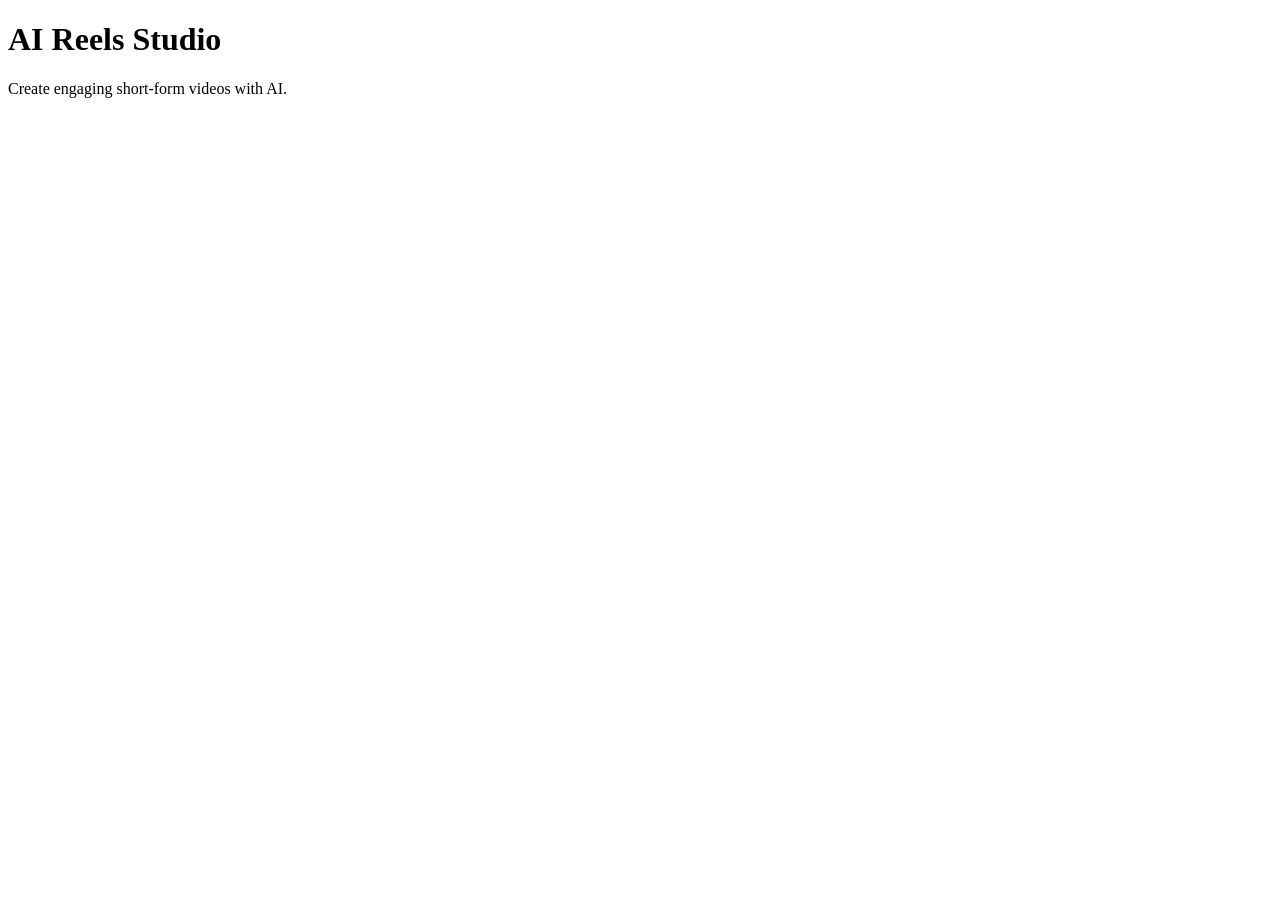
==== index.html @ 0b8f2d3e "Create index.html" ====
<!DOCTYPE html>
<html lang="en">
<head>
    <meta charset="UTF-8">
    <meta name="viewport" content="width=device-width, initial-scale=1.0">
    <title>AI Reels Studio</title>
</head>
<body>
    <h1>AI Reels Studio</h1>
    <p>Create engaging short-form videos with AI.</p>
</body>
</html>
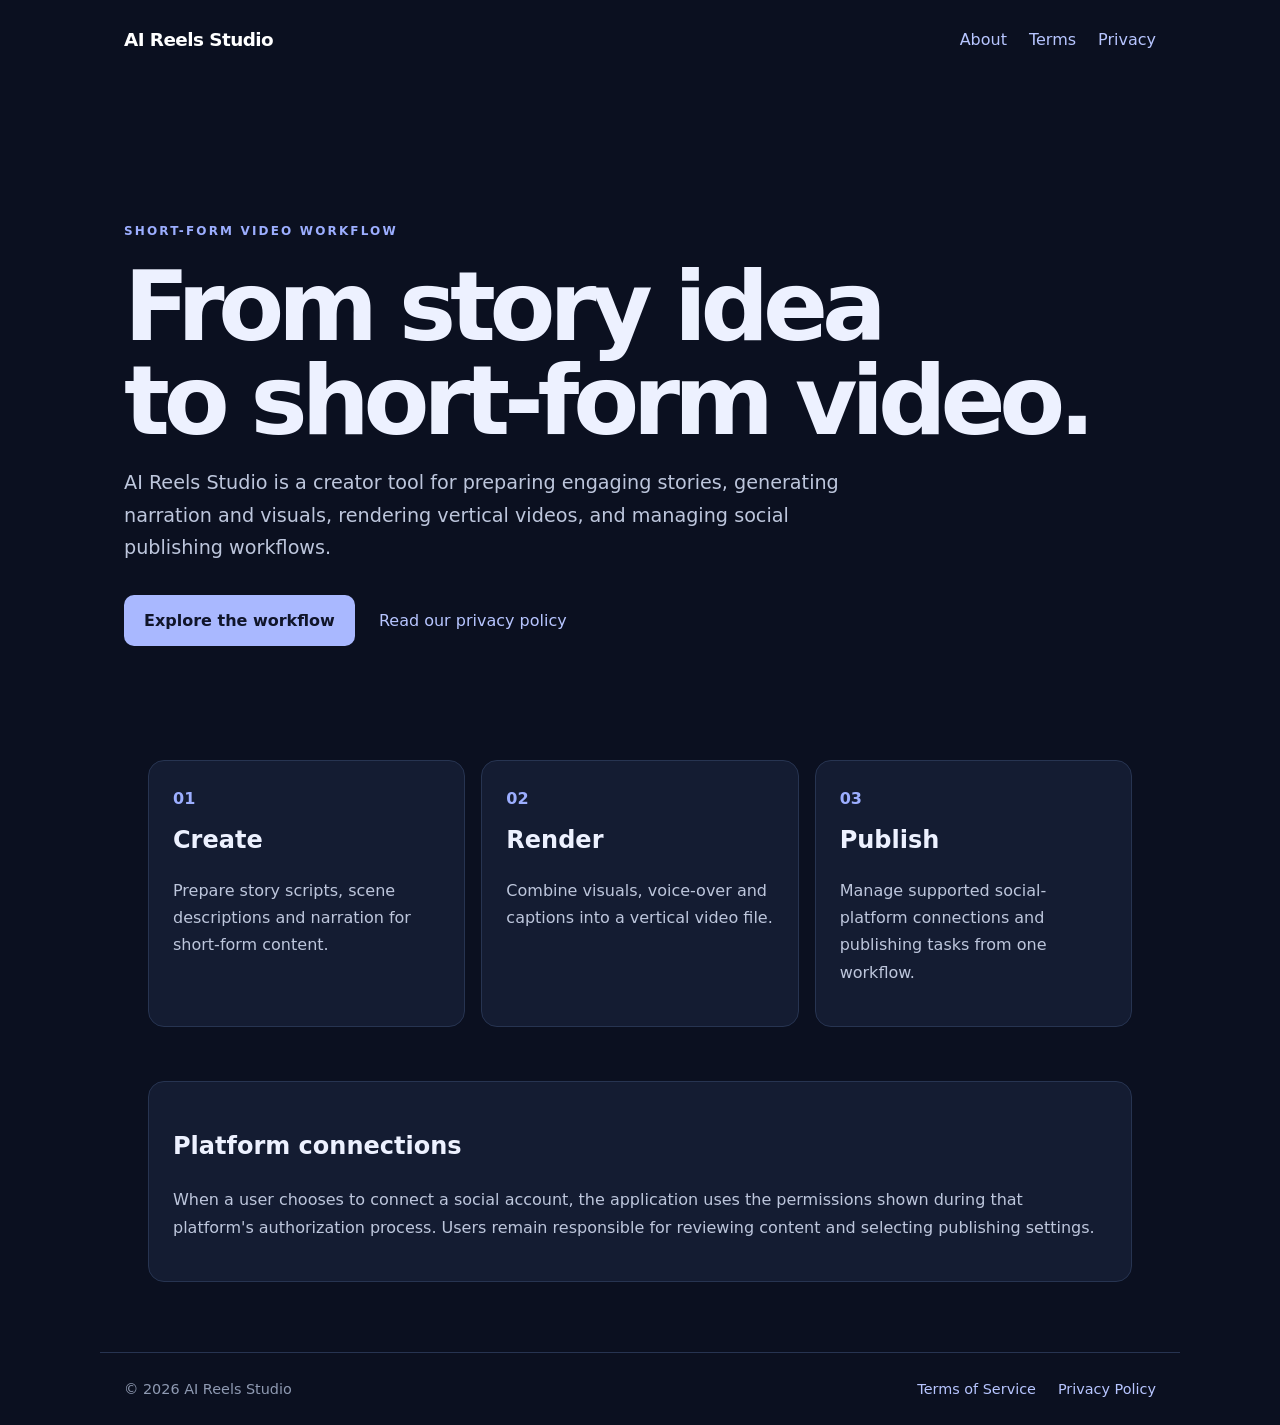
==== commit c8233b47: "first commit" ====
--- a/index.html
+++ b/index.html
@@ -1,12 +1,19 @@
-<!DOCTYPE html>
+<!doctype html>
 <html lang="en">
 <head>
-    <meta charset="UTF-8">
-    <meta name="viewport" content="width=device-width, initial-scale=1.0">
-    <title>AI Reels Studio</title>
+  <meta charset="utf-8"><meta name="viewport" content="width=device-width,initial-scale=1">
+  <meta name="description" content="AI Reels Studio helps creators turn stories into short-form videos and manage publishing.">
+  <title>AI Reels Studio — Create. Render. Publish.</title><link rel="stylesheet" href="assets/style.css">
 </head>
 <body>
-    <h1>AI Reels Studio</h1>
-    <p>Create engaging short-form videos with AI.</p>
-</body>
-</html>
+<header class="site-header"><a class="brand" href="index.html">AI Reels Studio</a><nav><a href="about.html">About</a><a href="terms.html">Terms</a><a href="privacy.html">Privacy</a></nav></header>
+<main>
+<section class="hero"><p class="eyebrow">SHORT-FORM VIDEO WORKFLOW</p><h1>From story idea<br>to short-form video.</h1>
+<p class="lead">AI Reels Studio is a creator tool for preparing engaging stories, generating narration and visuals, rendering vertical videos, and managing social publishing workflows.</p>
+<div class="actions"><a class="button" href="about.html">Explore the workflow</a><a class="text-link" href="privacy.html">Read our privacy policy</a></div></section>
+<section class="features"><article><span>01</span><h2>Create</h2><p>Prepare story scripts, scene descriptions and narration for short-form content.</p></article><article><span>02</span><h2>Render</h2><p>Combine visuals, voice-over and captions into a vertical video file.</p></article><article><span>03</span><h2>Publish</h2><p>Manage supported social-platform connections and publishing tasks from one workflow.</p></article></section>
+<section class="notice"><h2>Platform connections</h2><p>When a user chooses to connect a social account, the application uses the permissions shown during that platform's authorization process. Users remain responsible for reviewing content and selecting publishing settings.</p></section>
+</main>
+<footer><span>© <span id="year"></span> AI Reels Studio</span><div><a href="terms.html">Terms of Service</a><a href="privacy.html">Privacy Policy</a></div></footer>
+<script>document.getElementById('year').textContent=new Date().getFullYear();</script>
+</body></html>
--- a/assets/style.css
+++ b/assets/style.css
@@ -0,0 +1 @@
+*{box-sizing:border-box}html{color-scheme:dark}body{margin:0;background:#0b1020;color:#edf1ff;font:16px/1.7 Inter,ui-sans-serif,system-ui,-apple-system,BlinkMacSystemFont,"Segoe UI",sans-serif}.site-header,footer{max-width:1080px;margin:auto;padding:24px;display:flex;align-items:center;justify-content:space-between;gap:24px}.brand{font-weight:800;color:#fff;text-decoration:none;letter-spacing:-.03em;font-size:1.15rem}nav,footer div{display:flex;gap:22px;flex-wrap:wrap}a{color:#b7c5ff;text-decoration:none}a:hover{text-decoration:underline}.hero{max-width:1080px;margin:70px auto 54px;padding:60px 24px}.eyebrow{color:#9caeff;font-size:.75rem;font-weight:800;letter-spacing:.18em;text-transform:uppercase}.hero h1{font-size:clamp(3rem,8vw,6rem);line-height:.98;letter-spacing:-.065em;margin:18px 0}.lead{font-size:1.2rem;color:#bdc6dc;max-width:720px}.actions{display:flex;align-items:center;gap:24px;flex-wrap:wrap;margin-top:30px}.button{background:#a9b8ff;color:#10152a;padding:12px 20px;border-radius:10px;font-weight:750}.features{max-width:1032px;margin:0 auto 54px;padding:0 24px;display:grid;grid-template-columns:repeat(3,1fr);gap:16px}.features article,.notice,.callout{background:#141c32;border:1px solid #273451;border-radius:16px;padding:24px}.features span{color:#9caeff;font-weight:800}.features h2{margin:8px 0}.features p,.notice p{color:#bdc6dc}.notice{max-width:984px;margin:0 auto 70px}.document{max-width:820px;margin:50px auto 80px;padding:0 24px}.document h1{font-size:clamp(2.6rem,6vw,4rem);line-height:1.05;letter-spacing:-.05em}.document h2{margin-top:36px;font-size:1.25rem}.document p,.document li{color:#c8d0e2}.muted{color:#8f9ab2!important;font-size:.9rem}.callout{margin-top:36px;color:#dce3f8}footer{border-top:1px solid #273451;color:#8f9ab2;font-size:.9rem}@media(max-width:700px){.site-header,footer{align-items:flex-start;flex-direction:column}.features{grid-template-columns:1fr}.hero{margin-top:25px;padding-top:40px}.document{margin-top:28px}}
